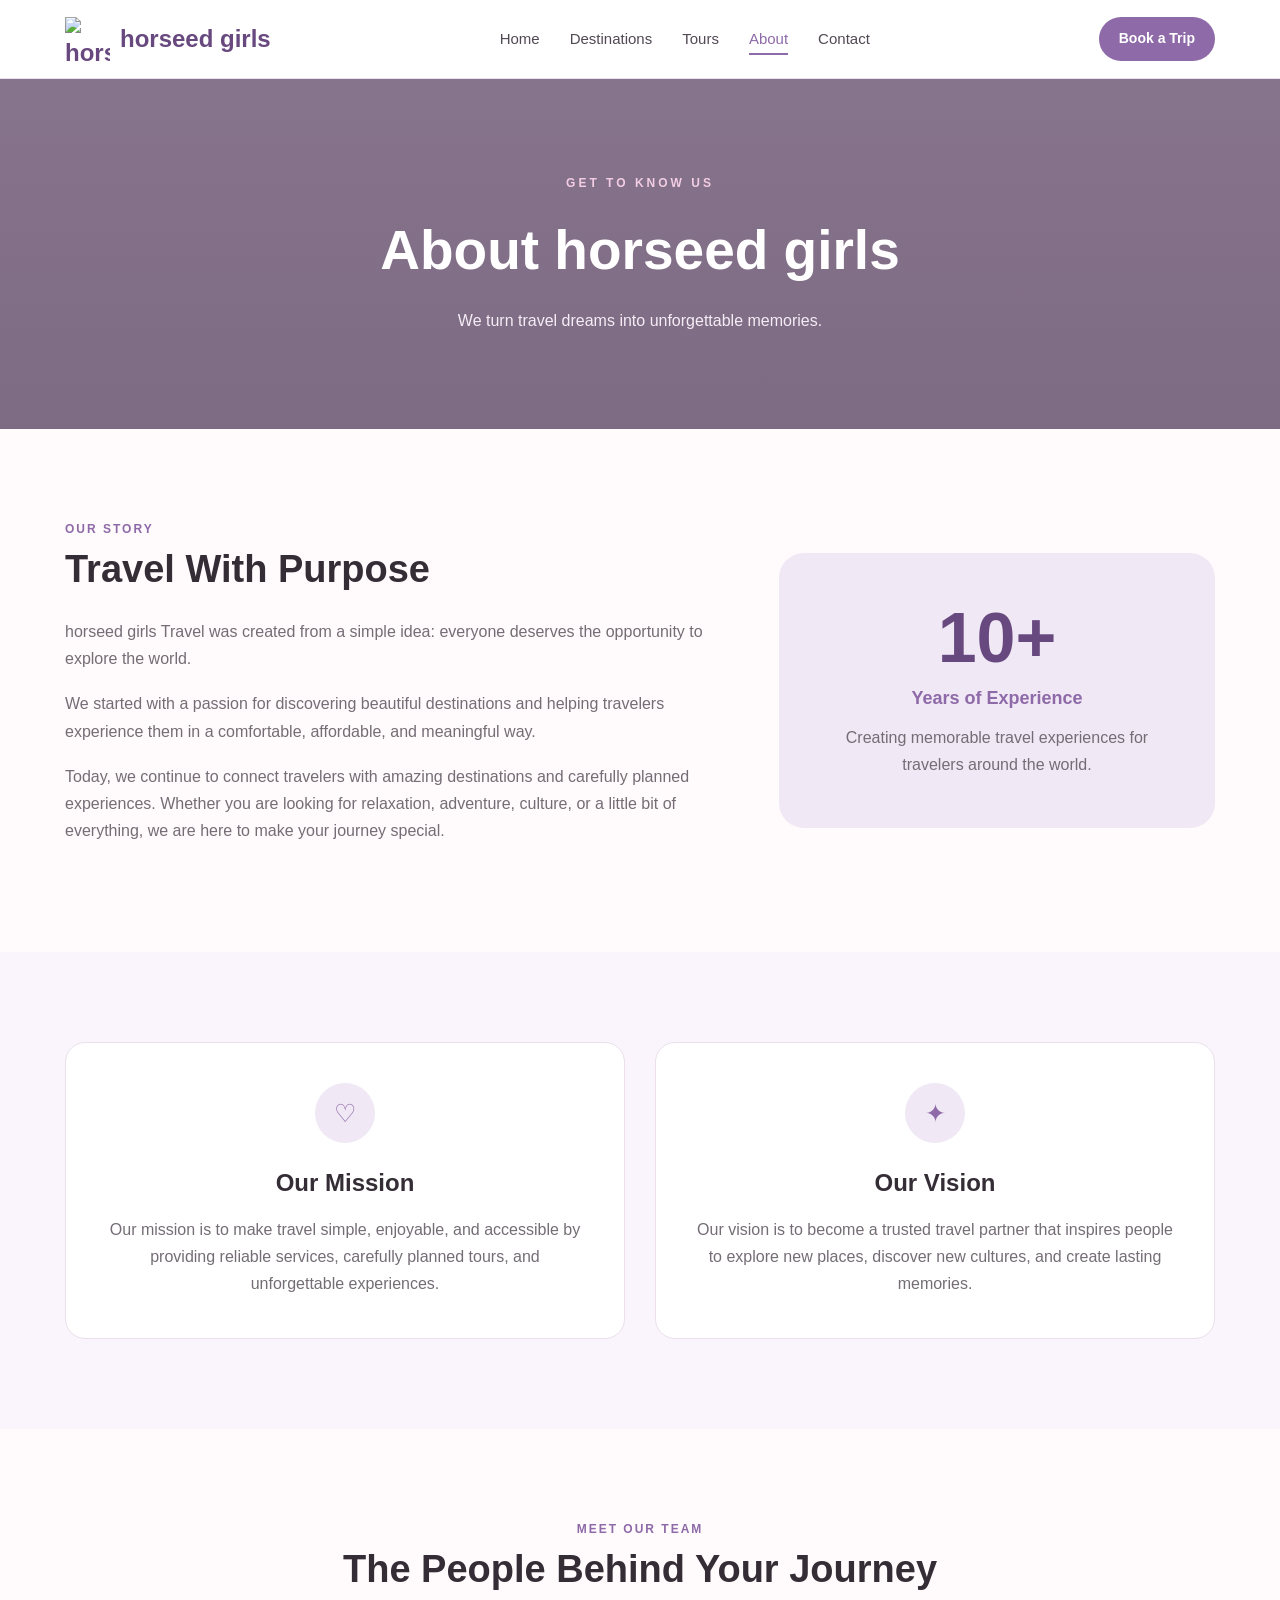
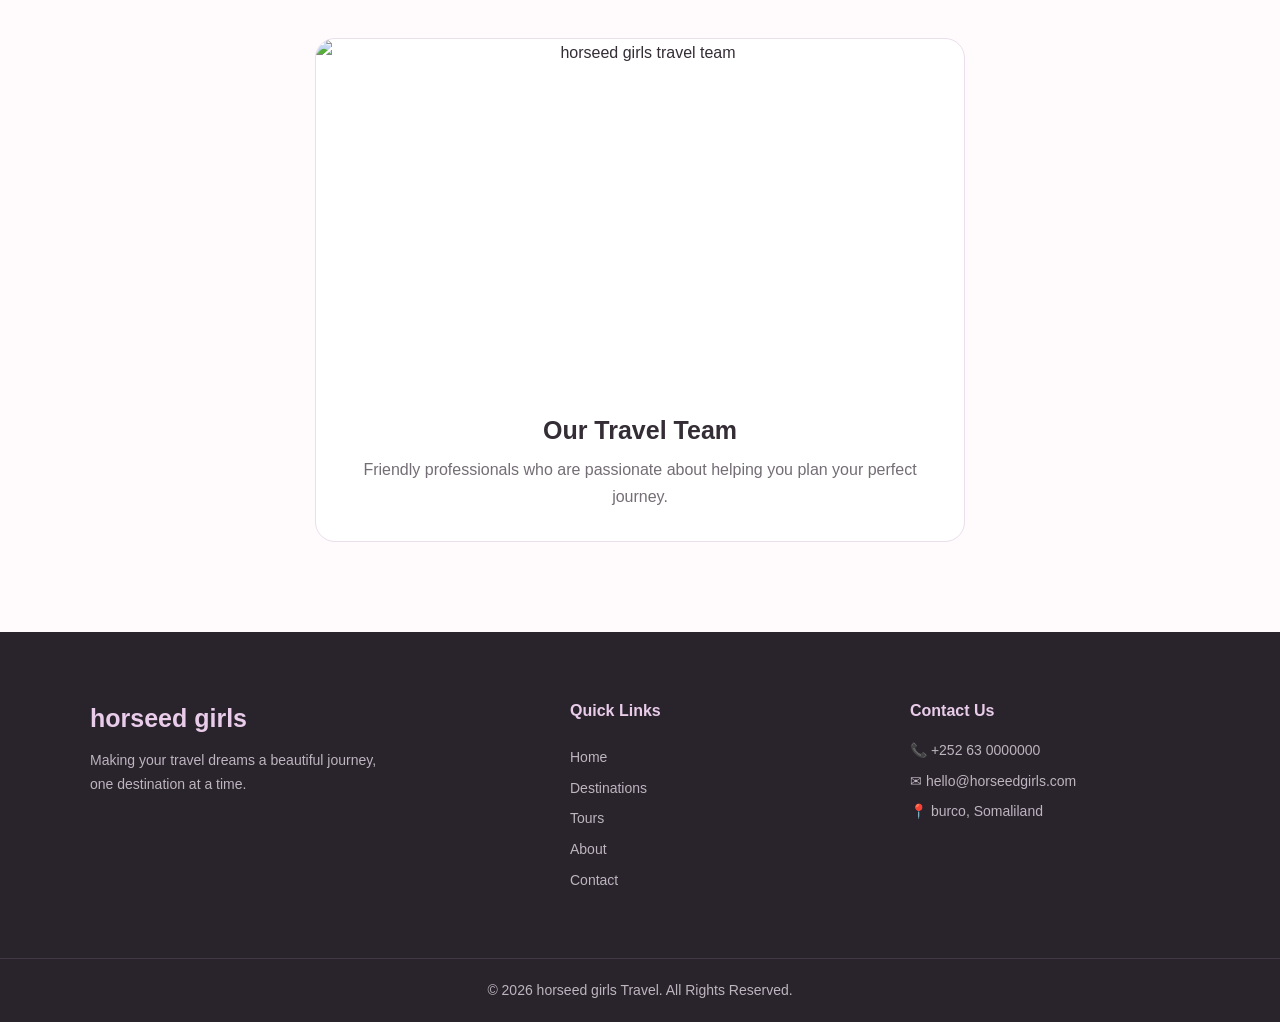
==== about.html @ 8eca0f7d "Add files via upload" ====
<!DOCTYPE html>
<html lang="en">
<head>
    <meta charset="UTF-8">
    <meta name="viewport" content="width=device-width, initial-scale=1.0">

    <title>About Us | Wanderly Travel</title>

    <link rel="stylesheet" href="style.css">
</head>

<body>

    <!-- Header -->
    <header class="header">
        <nav class="navbar">

            <a href="index.html" class="logo">
                <img src="logo.jpeg" alt="horseed girls Travel Logo">
                <span>horseed girls</span>
            </a>

            <ul class="nav-links">
                <li><a href="index.html">Home</a></li>
                <li><a href="destinations.html">Destinations</a></li>
                <li><a href="tours.html">Tours</a></li>
                <li><a href="about.html" class="active">About</a></li>
                <li><a href="contact.html">Contact</a></li>
            </ul>

            <a href="contact.html" class="nav-button">Book a Trip</a>

        </nav>
    </header>


    <!-- Page Hero -->
    <section class="page-hero">

        <div>
            <p>GET TO KNOW US</p>
            <h1>About horseed girls</h1>

            <p>
                We turn travel dreams into unforgettable memories.
            </p>
        </div>

    </section>


    <!-- Our Story -->
    <section class="section story">

        <div class="story-content">

            <div class="section-title left-title">
                <p>OUR STORY</p>
                <h2>Travel With Purpose</h2>
            </div>

            <p>
                horseed girls Travel was created from a simple idea:
                everyone deserves the opportunity to explore the world.
            </p>

            <p>
                We started with a passion for discovering beautiful
                destinations and helping travelers experience them
                in a comfortable, affordable, and meaningful way.
            </p>

            <p>
                Today, we continue to connect travelers with amazing
                destinations and carefully planned experiences.
                Whether you are looking for relaxation, adventure,
                culture, or a little bit of everything, we are here
                to make your journey special.
            </p>

        </div>

        <div class="experience-box">

            <strong>10+</strong>

            <span>Years of Experience</span>

            <p>
                Creating memorable travel experiences
                for travelers around the world.
            </p>

        </div>

    </section>


    <!-- Mission Vision -->
    <section class="mission-section section">

        <div class="mission-card">

            <div class="mission-icon">♡</div>

            <h2>Our Mission</h2>

            <p>
                Our mission is to make travel simple, enjoyable,
                and accessible by providing reliable services,
                carefully planned tours, and unforgettable experiences.
            </p>

        </div>


        <div class="mission-card">

            <div class="mission-icon">✦</div>

            <h2>Our Vision</h2>

            <p>
                Our vision is to become a trusted travel partner
                that inspires people to explore new places,
                discover new cultures, and create lasting memories.
            </p>

        </div>

    </section>


    <!-- Team -->
    <section class="section">

        <div class="section-title">
            <p>MEET OUR TEAM</p>
            <h2>The People Behind Your Journey</h2>
        </div>

        <div class="team">

            <div class="team-card">

                <img src="team.jpg" alt="horseed girls travel team">

                <h3>Our Travel Team</h3>

                <p>
                    Friendly professionals who are passionate
                    about helping you plan your perfect journey.
                </p>

            </div>

        </div>

    </section>


    <!-- Footer -->
    <footer class="footer">

        <div class="footer-content">

            <div class="footer-about">
                <h3>horseed girls</h3>
                <p>
                    Making your travel dreams a beautiful
                    journey, one destination at a time.
                </p>
            </div>

            <div class="footer-links">
                <h4>Quick Links</h4>

                <a href="index.html">Home</a>
                <a href="destinations.html">Destinations</a>
                <a href="tours.html">Tours</a>
                <a href="about.html">About</a>
                <a href="contact.html">Contact</a>
            </div>

            <div class="footer-contact">
                <h4>Contact Us</h4>

                <p>📞 +252 63 0000000</p>
                <p>✉ hello@horseedgirls.com</p>
                <p>📍 burco, Somaliland</p>
            </div>

        </div>

        <div class="copyright">
            <p>© 2026 horseed girls Travel. All Rights Reserved.</p>
        </div>

    </footer>

</body>
</html>
---- style.css ----
/* ================================
   WANDERLY TRAVEL WEBSITE
   Main Stylesheet
================================ */


/* ---------- RESET ---------- */

* {
    margin: 0;
    padding: 0;
    box-sizing: border-box;
}


html {
    scroll-behavior: smooth;
}


body {
    font-family: "Segoe UI", Arial, sans-serif;
    background-color: #fffafc;
    color: #342d35;
    line-height: 1.7;
}


img {
    max-width: 100%;
    display: block;
}


a {
    text-decoration: none;
    color: inherit;
}


ul {
    list-style: none;
}


/* ---------- COLORS ---------- */

:root {
    --purple: #8e6aa8;
    --dark-purple: #68497f;
    --light-purple: #f0e8f5;
    --soft-purple: #faf5fc;
    --pink: #e8b7cf;
    --dark: #342d35;
    --gray: #746d75;
    --white: #ffffff;
    --border: #eadfea;
}


/* ---------- HEADER ---------- */

.header {
    background: rgba(255, 255, 255, 0.97);
    border-bottom: 1px solid var(--border);
    position: sticky;
    top: 0;
    z-index: 1000;
}


.navbar {
    max-width: 1200px;
    margin: auto;
    min-height: 78px;
    padding: 0 25px;

    display: flex;
    align-items: center;
    justify-content: space-between;
    gap: 30px;
}


.logo {
    display: flex;
    align-items: center;
    gap: 10px;

    color: var(--dark-purple);
    font-size: 24px;
    font-weight: 700;
}


.logo img {
    width: 45px;
    height: 45px;
    object-fit: contain;
}


.nav-links {
    display: flex;
    align-items: center;
    gap: 30px;
}


.nav-links a {
    color: #514954;
    font-size: 15px;
    font-weight: 500;

    position: relative;
    transition: 0.3s;
}


.nav-links a:hover,
.nav-links a.active {
    color: var(--purple);
}


.nav-links a.active::after {
    content: "";

    position: absolute;
    left: 0;
    right: 0;
    bottom: -8px;

    height: 2px;
    background: var(--purple);
}


.nav-button {
    background: var(--purple);
    color: white;

    padding: 10px 20px;
    border-radius: 25px;

    font-size: 14px;
    font-weight: 600;

    transition: 0.3s;
}


.nav-button:hover {
    background: var(--dark-purple);
    transform: translateY(-2px);
}


/* ---------- HERO ---------- */

.hero {
    min-height: 650px;

    background-image:
        linear-gradient(
            rgba(50, 30, 60, 0.45),
            rgba(50, 30, 60, 0.55)
        ),
        url("Images/hero.jpg");

    background-size: cover;
    background-position: center;

    display: flex;
    align-items: center;
}


.hero-content {
    width: 1200px;
    max-width: 90%;
    margin: auto;

    color: white;
}


.hero-small {
    color: #f2d8ee;
    letter-spacing: 3px;
    font-size: 13px;
    font-weight: 600;

    margin-bottom: 15px;
}


.hero h1 {
    font-size: clamp(45px, 7vw, 80px);
    line-height: 1.05;
    max-width: 750px;
    font-weight: 700;
}


.hero h1 span {
    display: block;
    color: #f3c9e3;
}


.hero-text {
    max-width: 600px;
    margin: 25px 0 35px;

    font-size: 18px;
    color: #f8f3f8;
}


.hero-buttons {
    display: flex;
    gap: 15px;
    flex-wrap: wrap;
}


/* ---------- BUTTONS ---------- */

.btn {
    display: inline-block;

    padding: 13px 25px;
    border-radius: 30px;

    font-weight: 600;
    transition: 0.3s;
}


.primary-btn {
    background: var(--purple);
    color: white;
}


.primary-btn:hover {
    background: var(--dark-purple);
    transform: translateY(-3px);
}


.secondary-btn {
    border: 1px solid white;
    color: white;
}


.secondary-btn:hover {
    background: white;
    color: var(--dark-purple);
}


.white-btn {
    background: white;
    color: var(--dark-purple);
}


.white-btn:hover {
    transform: translateY(-3px);
}


/* ---------- SECTIONS ---------- */

.section {
    max-width: 1200px;
    margin: auto;
    padding: 90px 25px;
}


.section-title {
    text-align: center;
    margin-bottom: 45px;
}


.section-title p {
    color: var(--purple);
    letter-spacing: 2px;
    font-size: 12px;
    font-weight: 700;

    margin-bottom: 8px;
}


.section-title h2 {
    color: var(--dark);
    font-size: 38px;
    line-height: 1.2;
}


.left-title {
    text-align: left;
    margin-bottom: 25px;
}


.section-description {
    max-width: 760px;
    margin: auto;

    text-align: center;
    color: var(--gray);
    font-size: 17px;
}


/* ---------- DESTINATION CARDS ---------- */

.destination-grid {
    display: grid;
    grid-template-columns: repeat(3, 1fr);
    gap: 25px;
}


.destination-card {
    background: white;

    border: 1px solid var(--border);
    border-radius: 18px;

    overflow: hidden;

    box-shadow: 0 8px 25px rgba(80, 50, 90, 0.06);

    transition: 0.3s;
}


.destination-card:hover {
    transform: translateY(-8px);
    box-shadow: 0 18px 40px rgba(80, 50, 90, 0.12);
}


.destination-card > img {
    width: 100%;
    height: 250px;
    object-fit: cover;
}


.card-content {
    padding: 25px;
}


.card-content span {
    color: var(--purple);
    font-size: 12px;
    font-weight: 700;

    text-transform: uppercase;
    letter-spacing: 1px;
}


.card-content h3 {
    margin: 5px 0 10px;

    color: var(--dark);
    font-size: 25px;
}


.card-content p {
    color: var(--gray);
    font-size: 14px;
}


.text-link {
    display: inline-block;

    margin-top: 15px;

    color: var(--purple);
    font-size: 14px;
    font-weight: 700;
}


.card-bottom {
    display: flex;
    justify-content: space-between;
    align-items: center;

    margin-top: 20px;
    padding-top: 15px;

    border-top: 1px solid var(--border);
}


.card-bottom strong {
    color: var(--dark-purple);
    font-size: 18px;
}


.small-btn {
    background: var(--light-purple);
    color: var(--dark-purple);

    padding: 8px 16px;
    border-radius: 20px;

    font-size: 13px;
    font-weight: 700;

    transition: 0.3s;
}


.small-btn:hover {
    background: var(--purple);
    color: white;
}


/* ---------- CENTER BUTTON ---------- */

.center-button {
    text-align: center;
    margin-top: 40px;
}


/* ---------- FEATURES ---------- */

.why-us {
    background: var(--soft-purple);
    max-width: none;
    padding-left: max(25px, calc((100% - 1150px) / 2));
    padding-right: max(25px, calc((100% - 1150px) / 2));
}


.features {
    display: grid;
    grid-template-columns: repeat(3, 1fr);
    gap: 35px;
    text-align: center;
}


.feature {
    padding: 20px;
}


.feature-icon {
    width: 65px;
    height: 65px;

    margin: 0 auto 20px;

    border-radius: 50%;

    background: var(--light-purple);
    color: var(--purple);

    display: flex;
    align-items: center;
    justify-content: center;

    font-size: 28px;
}


.feature h3 {
    margin-bottom: 10px;
}


.feature p {
    color: var(--gray);
    font-size: 14px;
}


/* ---------- CTA ---------- */

.cta {
    background:
        linear-gradient(
            100deg,
            var(--dark-purple),
            var(--purple)
        );

    color: white;

    padding: 65px max(25px, calc((100% - 1150px) / 2));

    display: flex;
    align-items: center;
    justify-content: space-between;
    gap: 30px;
}


.cta p {
    font-size: 12px;
    letter-spacing: 2px;
    color: #eadcf0;
    font-weight: 700;
}


.cta h2 {
    font-size: 32px;
}


/* ---------- PAGE HERO ---------- */

.page-hero {
    min-height: 350px;

    background:
        linear-gradient(
            rgba(70, 45, 80, 0.65),
            rgba(70, 45, 80, 0.7)
        ),
        url("Images/hero.jpg");

    background-size: cover;
    background-position: center;

    display: flex;
    align-items: center;
    justify-content: center;

    text-align: center;
    color: white;

    padding: 50px 25px;
}


.page-hero p:first-child {
    color: #f2cde3;

    font-size: 12px;
    letter-spacing: 3px;
    font-weight: 700;
}


.page-hero h1 {
    font-size: 55px;
    margin: 10px 0;
}


.page-hero div > p:last-child {
    max-width: 600px;
    margin: auto;
    color: #f5edf6;
}


/* ---------- TOURS ---------- */

.tour-grid {
    display: grid;
    grid-template-columns: repeat(2, 1fr);
    gap: 30px;
}


.tour-card {
    background: white;

    border: 1px solid var(--border);
    border-radius: 18px;

    overflow: hidden;

    box-shadow: 0 8px 25px rgba(80, 50, 90, 0.06);
}


.tour-card > img {
    width: 100%;
    height: 280px;
    object-fit: cover;
}


.tour-content {
    padding: 28px;
}


.tour-label {
    color: var(--purple);
    font-size: 11px;
    font-weight: 700;
    letter-spacing: 2px;
}


.tour-content h3 {
    font-size: 27px;
    margin: 5px 0;
}


.duration {
    color: var(--dark-purple);
    font-weight: 600;
    font-size: 14px;
}


.tour-content > p:not(.duration) {
    color: var(--gray);
    font-size: 14px;
    margin: 15px 0;
}


.included {
    border-top: 1px solid var(--border);
    border-bottom: 1px solid var(--border);

    padding: 15px 0;
    margin: 15px 0;

    display: grid;
    grid-template-columns: 1fr 1fr;
    gap: 8px;

    color: var(--gray);
    font-size: 13px;
}


.tour-bottom {
    display: flex;
    align-items: center;
    justify-content: space-between;
}


.tour-bottom small {
    display: block;
    color: var(--gray);
}


.tour-bottom strong {
    display: block;
    color: var(--dark-purple);
    font-size: 24px;
}


/* ---------- ABOUT ---------- */

.story {
    display: grid;
    grid-template-columns: 1.5fr 1fr;
    gap: 60px;
    align-items: center;
}


.story-content > p {
    color: var(--gray);
    margin-bottom: 18px;
}


.experience-box {
    background: var(--light-purple);

    border-radius: 25px;

    padding: 50px 35px;

    text-align: center;
}


.experience-box strong {
    display: block;

    color: var(--dark-purple);
    font-size: 70px;
    line-height: 1;
}


.experience-box span {
    display: block;

    margin: 10px 0;

    color: var(--purple);
    font-weight: 700;
    font-size: 18px;
}


.experience-box p {
    color: var(--gray);
}


.mission-section {
    max-width: none;

    background: var(--soft-purple);

    padding-left: max(25px, calc((100% - 1150px) / 2));
    padding-right: max(25px, calc((100% - 1150px) / 2));

    display: grid;
    grid-template-columns: repeat(2, 1fr);
    gap: 30px;
}


.mission-card {
    background: white;

    border: 1px solid var(--border);
    border-radius: 20px;

    padding: 40px;

    text-align: center;
}


.mission-icon {
    width: 60px;
    height: 60px;

    margin: 0 auto 20px;

    border-radius: 50%;

    background: var(--light-purple);
    color: var(--purple);

    display: flex;
    align-items: center;
    justify-content: center;

    font-size: 25px;
}


.mission-card h2 {
    margin-bottom: 12px;
}


.mission-card p {
    color: var(--gray);
}


.team {
    max-width: 650px;
    margin: auto;
}


.team-card {
    text-align: center;

    background: white;

    border: 1px solid var(--border);
    border-radius: 20px;

    overflow: hidden;
}


.team-card img {
    width: 100%;
    height: 350px;
    object-fit: cover;
}


.team-card h3 {
    margin: 20px 0 5px;
    font-size: 25px;
}


.team-card p {
    padding: 0 30px 30px;
    color: var(--gray);
}


/* ---------- CONTACT ---------- */

.contact-section {
    display: grid;
    grid-template-columns: 1fr 1fr;
    gap: 70px;
}


.contact-info > p {
    color: var(--gray);
    margin-bottom: 30px;
}


.contact-item {
    display: flex;
    gap: 15px;
    margin-bottom: 22px;
}


.contact-item > span {
    width: 45px;
    height: 45px;

    flex-shrink: 0;

    border-radius: 50%;

    background: var(--light-purple);
    color: var(--purple);

    display: flex;
    align-items: center;
    justify-content: center;
}


.contact-item h3 {
    font-size: 16px;
}


.contact-item p {
    color: var(--gray);
    font-size: 14px;
}


.contact-form {
    background: white;

    border: 1px solid var(--border);
    border-radius: 20px;

    padding: 35px;

    box-shadow: 0 10px 30px rgba(80, 50, 90, 0.06);
}


.contact-form h2 {
    margin-bottom: 25px;
}


.form-row {
    display: grid;
    grid-template-columns: 1fr 1fr;
    gap: 15px;
}


.form-group {
    margin-bottom: 18px;
}


.form-group label {
    display: block;

    margin-bottom: 7px;

    font-size: 13px;
    font-weight: 600;
}


.form-group input,
.form-group select,
.form-group textarea {
    width: 100%;

    border: 1px solid var(--border);
    border-radius: 10px;

    padding: 12px 14px;

    background: #fffafd;

    font-family: inherit;
    font-size: 14px;

    outline: none;
}


.form-group input:focus,
.form-group select:focus,
.form-group textarea:focus {
    border-color: var(--purple);
}


.form-group textarea {
    resize: vertical;
}


/* ---------- MAP ---------- */

.map-section {
    padding: 0 25px 80px;
}


.map-placeholder {
    max-width: 1150px;
    min-height: 280px;

    margin: auto;

    border-radius: 20px;

    background:
        linear-gradient(
            rgba(142, 106, 168, 0.75),
            rgba(104, 73, 127, 0.75)
        );

    display: flex;
    align-items: center;
    justify-content: center;

    text-align: center;
    color: white;
}


.map-placeholder span {
    font-size: 40px;
}


.map-placeholder h2 {
    margin: 5px 0;
}


.map-placeholder p {
    color: #f3eaf6;
}


/* ---------- FOOTER ---------- */

.footer {
    background: #29232c;
    color: white;
}


.footer-content {
    max-width: 1150px;
    margin: auto;

    padding: 65px 25px;

    display: grid;
    grid-template-columns: 1.5fr 1fr 1fr;
    gap: 60px;
}


.footer h3 {
    font-size: 25px;
    color: #e8cce9;
}


.footer h4 {
    margin-bottom: 15px;
    color: #e8cce9;
}


.footer p {
    color: #bdb5bf;
    font-size: 14px;
}


.footer-about p {
    max-width: 300px;
    margin-top: 10px;
}


.footer-links {
    display: flex;
    flex-direction: column;
    gap: 7px;
}


.footer-links a {
    color: #bdb5bf;
    font-size: 14px;
    transition: 0.3s;
}


.footer-links a:hover {
    color: white;
    padding-left: 4px;
}


.footer-contact p {
    margin-bottom: 7px;
}


.copyright {
    border-top: 1px solid #413943;

    text-align: center;

    padding: 20px 25px;
}


/* ---------- RESPONSIVE DESIGN ---------- */

@media (max-width: 900px) {

    .navbar {
        flex-wrap: wrap;
        padding: 15px 25px;
    }


    .nav-links {
        order: 3;
        width: 100%;

        justify-content: center;

        gap: 20px;

        overflow-x: auto;
        padding-bottom: 5px;
    }


    .nav-button {
        display: none;
    }


    .destination-grid {
        grid-template-columns: repeat(2, 1fr);
    }


    .features {
        grid-template-columns: 1fr;
    }


    .story {
        grid-template-columns: 1fr;
    }


    .contact-section {
        grid-template-columns: 1fr;
    }


    .footer-content {
        grid-template-columns: 1fr 1fr;
    }

}


@media (max-width: 650px) {

    .hero {
        min-height: 570px;
    }


    .hero h1 {
        font-size: 45px;
    }


    .hero-text {
        font-size: 16px;
    }


    .section {
        padding: 65px 20px;
    }


    .section-title h2 {
        font-size: 30px;
    }


    .destination-grid,
    .tour-grid,
    .mission-section {
        grid-template-columns: 1fr;
    }


    .page-hero {
        min-height: 300px;
    }


    .page-hero h1 {
        font-size: 40px;
    }


    .cta {
        flex-direction: column;
        align-items: flex-start;
    }


    .form-row {
        grid-template-columns: 1fr;
    }


    .included {
        grid-template-columns: 1fr;
    }


    .footer-content {
        grid-template-columns: 1fr;
        gap: 30px;
    }


    .navbar {
        justify-content: center;
    }


    .nav-links {
        font-size: 13px;
        gap: 15px;
    }

}
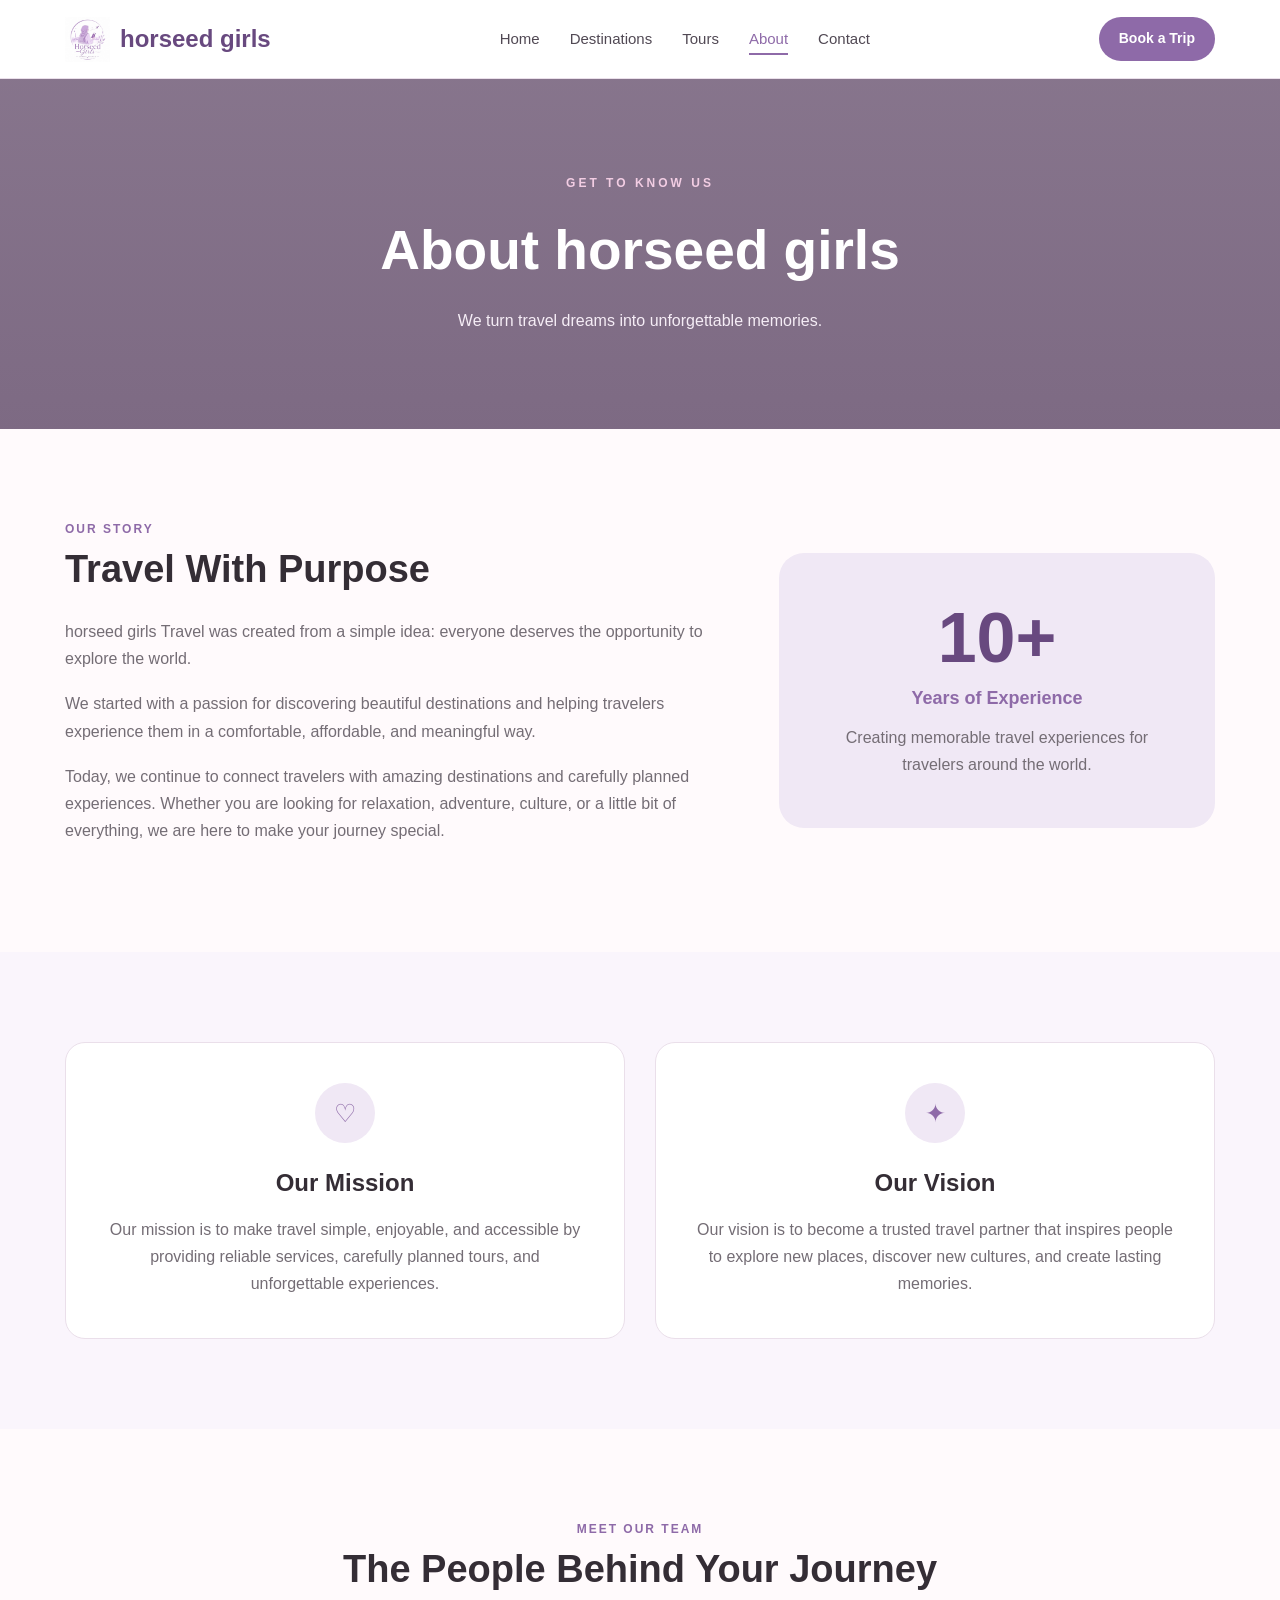
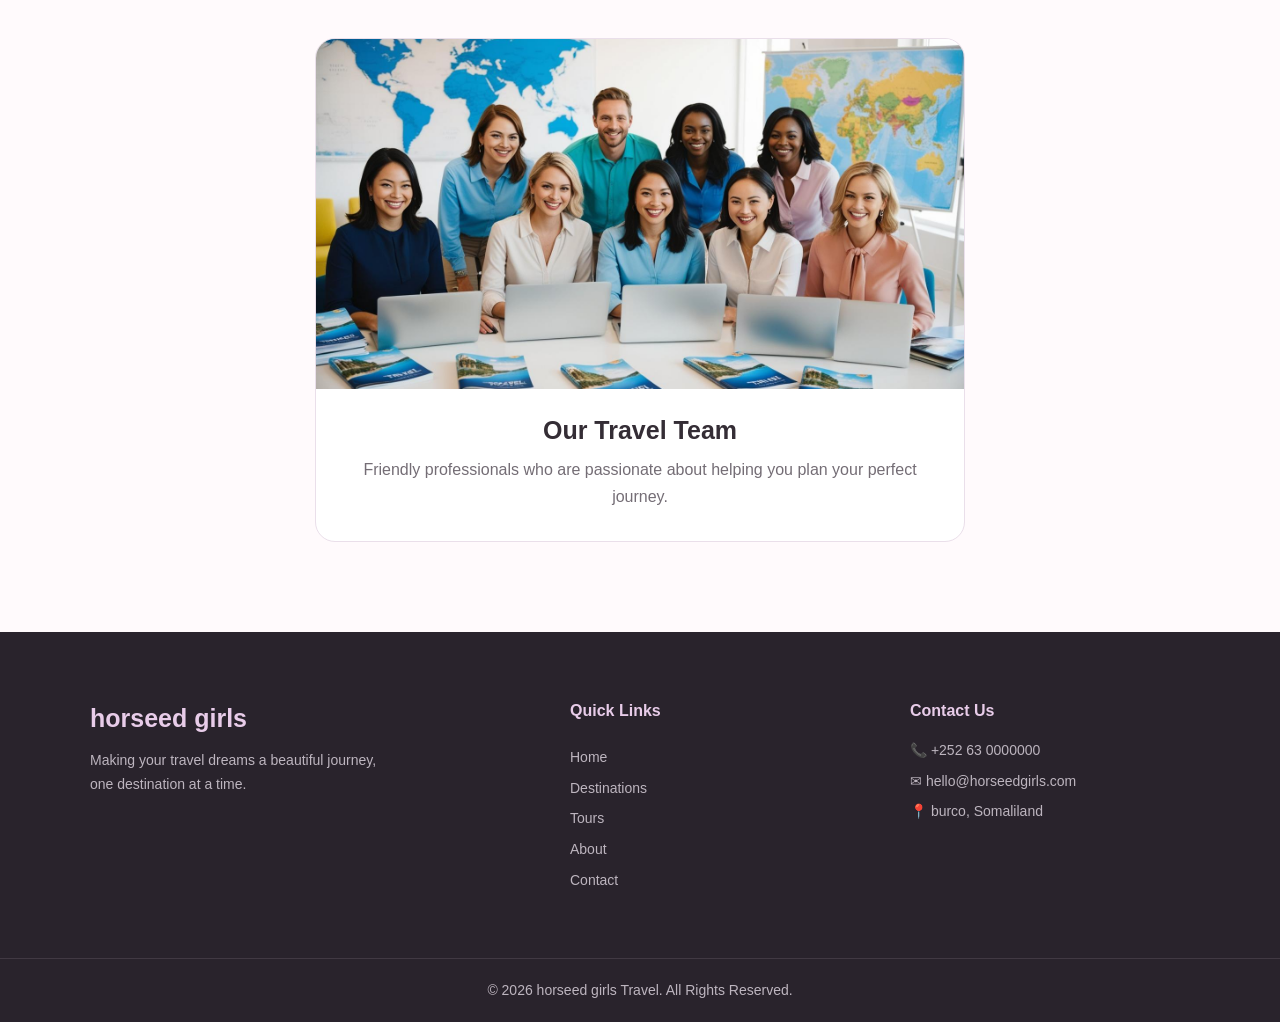
==== commit 8b728e5d: "Update about.html" ====
--- a/about.html
+++ b/about.html
@@ -16,7 +16,7 @@
         <nav class="navbar">
 
             <a href="index.html" class="logo">
-                <img src="logo.jpeg" alt="horseed girls Travel Logo">
+                <img src="images/logo.jpeg" alt="horseed girls Travel Logo">
                 <span>horseed girls</span>
             </a>
 
@@ -143,7 +143,7 @@
 
             <div class="team-card">
 
-                <img src="team.jpg" alt="horseed girls travel team">
+                <img src="images/team.jpg" alt="horseed girls travel team">
 
                 <h3>Our Travel Team</h3>
 
@@ -199,4 +199,4 @@
     </footer>
 
 </body>
-</html>+</html>
